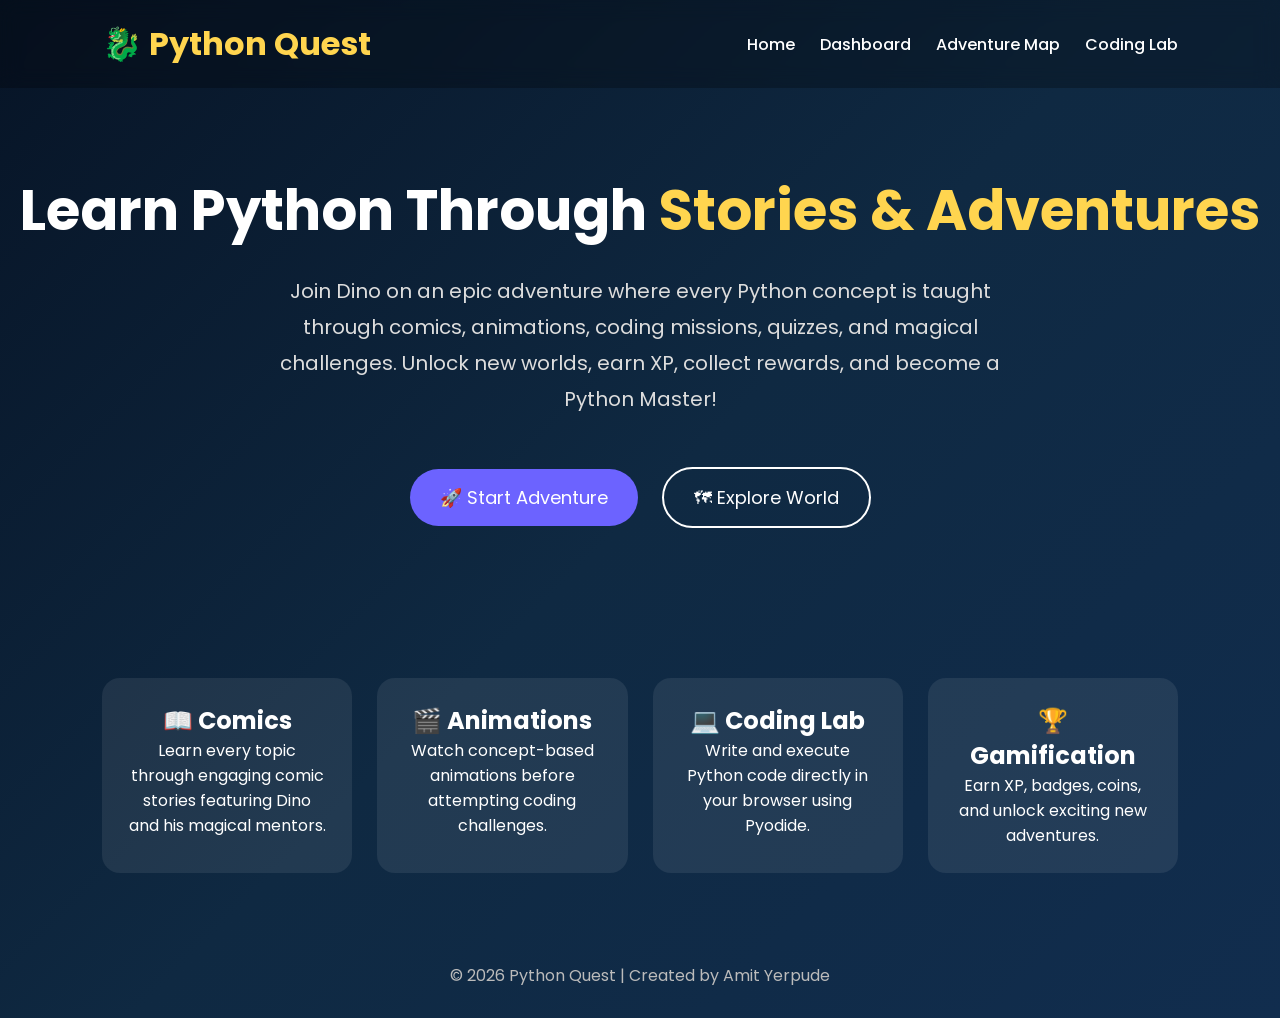
==== index.html @ 16e56836 "Create index.html" ====
<!DOCTYPE html>
<html lang="en">
<head>
    <meta charset="UTF-8">
    <meta name="viewport" content="width=device-width, initial-scale=1.0">
    <title>Python Quest | Learn Python Through Adventures</title>

    <!-- Google Font -->
    <link href="https://fonts.googleapis.com/css2?family=Poppins:wght@300;400;600;700&display=swap" rel="stylesheet">

    <!-- CSS -->
    <link rel="stylesheet" href="css/style.css">

    <style>

        *{
            margin:0;
            padding:0;
            box-sizing:border-box;
        }

        body{

            font-family:'Poppins',sans-serif;

            background:linear-gradient(135deg,#071426,#0f2942,#112d4e);

            color:white;

            min-height:100vh;

        }

        nav{

            display:flex;

            justify-content:space-between;

            align-items:center;

            padding:20px 8%;

            background:rgba(0,0,0,.25);

            backdrop-filter:blur(10px);

        }

        .logo{

            font-size:32px;

            font-weight:700;

            color:#FFD54F;

        }

        nav ul{

            display:flex;

            list-style:none;

            gap:25px;

        }

        nav a{

            color:white;

            text-decoration:none;

            font-weight:500;

        }

        .hero{

            display:flex;

            flex-direction:column;

            justify-content:center;

            align-items:center;

            text-align:center;

            padding:80px 20px;

        }

        .hero h1{

            font-size:56px;

            margin-bottom:20px;

        }

        .hero span{

            color:#FFD54F;

        }

        .hero p{

            max-width:750px;

            font-size:20px;

            line-height:1.8;

            color:#ddd;

        }

        .buttons{

            margin-top:40px;

        }

        .btn{

            display:inline-block;

            padding:15px 30px;

            margin:10px;

            border-radius:50px;

            text-decoration:none;

            font-size:18px;

            transition:.3s;

        }

        .primary{

            background:#6C63FF;

            color:white;

        }

        .primary:hover{

            transform:translateY(-5px);

            background:#574BFF;

        }

        .secondary{

            border:2px solid white;

            color:white;

        }

        .secondary:hover{

            background:white;

            color:#222;

        }

        .features{

            display:grid;

            grid-template-columns:repeat(auto-fit,minmax(250px,1fr));

            gap:25px;

            padding:60px 8%;

        }

        .card{

            background:rgba(255,255,255,.08);

            padding:25px;

            border-radius:18px;

            text-align:center;

            transition:.3s;

        }

        .card:hover{

            transform:translateY(-8px);

        }

        footer{

            padding:30px;

            text-align:center;

            color:#bbb;

        }

        @media(max-width:768px){

            .hero h1{

                font-size:38px;

            }

            nav{

                flex-direction:column;

                gap:15px;

            }

            nav ul{

                flex-wrap:wrap;

                justify-content:center;

            }

        }

    </style>

</head>

<body>

<nav>

<div class="logo">

🐉 Python Quest

</div>

<ul>

<li><a href="#">Home</a></li>

<li><a href="dashboard.html">Dashboard</a></li>

<li><a href="map.html">Adventure Map</a></li>

<li><a href="code.html">Coding Lab</a></li>

</ul>

</nav>

<section class="hero">

<h1>

Learn Python Through <span>Stories & Adventures</span>

</h1>

<p>

Join Dino on an epic adventure where every Python concept is taught through comics, animations, coding missions, quizzes, and magical challenges. Unlock new worlds, earn XP, collect rewards, and become a Python Master!

</p>

<div class="buttons">

<a href="dashboard.html" class="btn primary">

🚀 Start Adventure

</a>

<a href="map.html" class="btn secondary">

🗺 Explore World

</a>

</div>

</section>

<section class="features">

<div class="card">

<h2>📖 Comics</h2>

<p>

Learn every topic through engaging comic stories featuring Dino and his magical mentors.

</p>

</div>

<div class="card">

<h2>🎬 Animations</h2>

<p>

Watch concept-based animations before attempting coding challenges.

</p>

</div>

<div class="card">

<h2>💻 Coding Lab</h2>

<p>

Write and execute Python code directly in your browser using Pyodide.

</p>

</div>

<div class="card">

<h2>🏆 Gamification</h2>

<p>

Earn XP, badges, coins, and unlock exciting new adventures.

</p>

</div>

</section>

<footer>

© 2026 Python Quest | Created by Amit Yerpude

</footer>

</body>

</html>
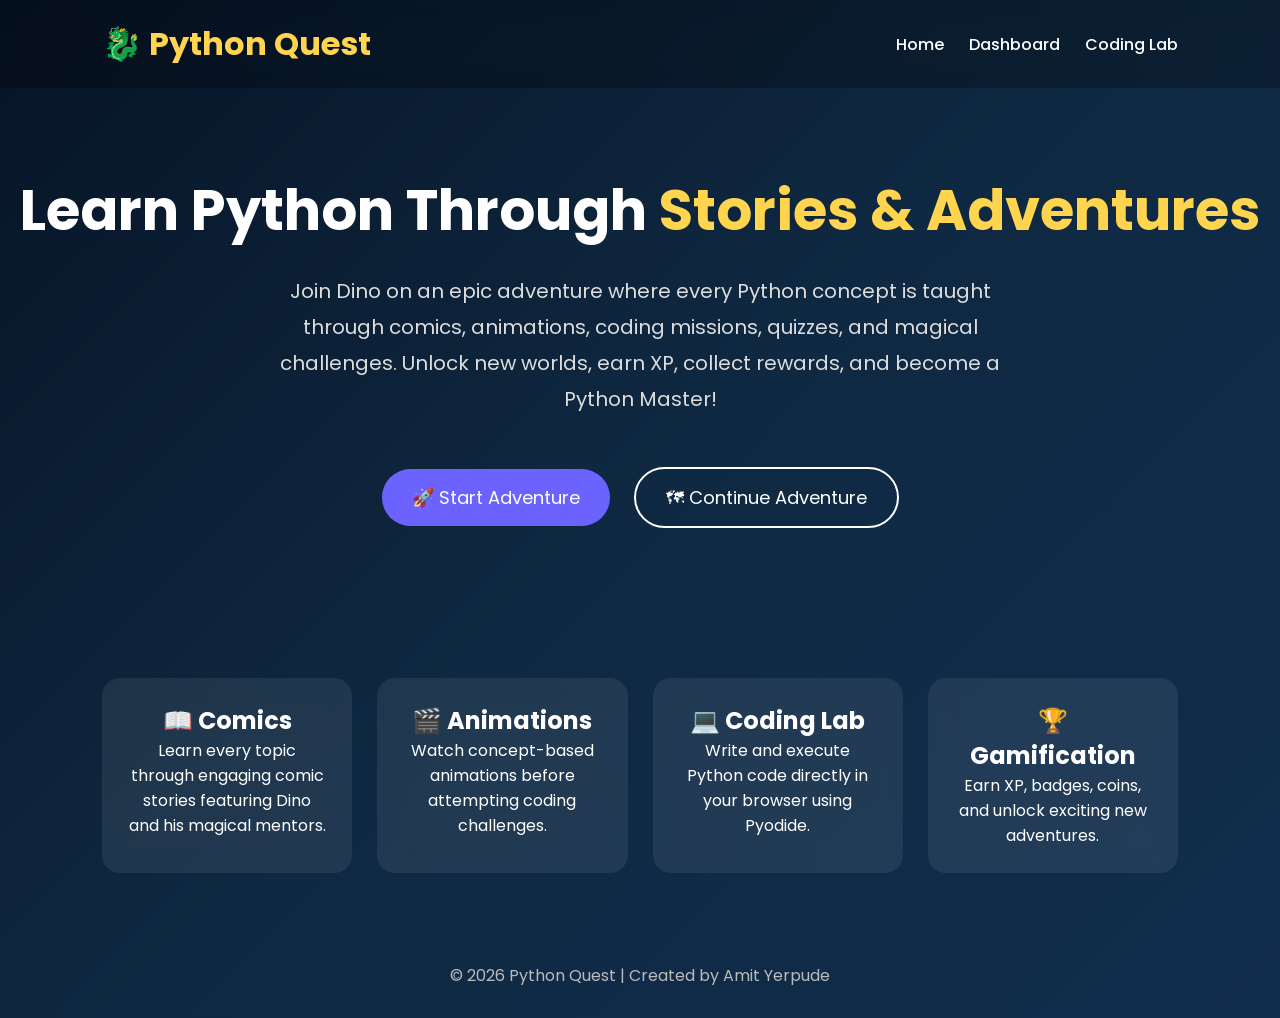
==== commit b7b7da57: "Update index.html" ====
--- a/index.html
+++ b/index.html
@@ -263,8 +263,6 @@
 
 <li><a href="dashboard.html">Dashboard</a></li>
 
-<li><a href="map.html">Adventure Map</a></li>
-
 <li><a href="code.html">Coding Lab</a></li>
 
 </ul>
@@ -293,9 +291,9 @@
 
 </a>
 
-<a href="map.html" class="btn secondary">
-
-🗺 Explore World
+<a href="dashboard.html" class="btn secondary">
+
+🗺 Continue Adventure
 
 </a>
 
--- a/css/style.css
+++ b/css/style.css
@@ -0,0 +1,473 @@
+/*====================================================
+    Python Quest
+    Global Stylesheet
+    Version : 1.0
+====================================================*/
+
+/* Google Font */
+@import url('https://fonts.googleapis.com/css2?family=Poppins:wght@300;400;500;600;700;800&display=swap');
+
+/* Reset */
+
+*{
+    margin:0;
+    padding:0;
+    box-sizing:border-box;
+}
+
+/* Variables */
+
+:root{
+
+    --primary:#6C63FF;
+    --secondary:#FFD54F;
+    --success:#00E676;
+    --danger:#F44336;
+    --warning:#FF9800;
+
+    --bg-dark:#071426;
+    --bg-light:#102B46;
+
+    --card:rgba(255,255,255,.08);
+
+    --text:#ffffff;
+    --text-light:#d9d9d9;
+
+    --radius:18px;
+
+}
+
+/* Body */
+
+body{
+
+    font-family:'Poppins',sans-serif;
+
+    background:linear-gradient(
+        135deg,
+        var(--bg-dark),
+        #0C233D,
+        var(--bg-light)
+    );
+
+    color:var(--text);
+
+    min-height:100vh;
+
+}
+
+/* Links */
+
+a{
+
+    text-decoration:none;
+
+    color:white;
+
+}
+
+/* Images */
+
+img{
+
+    max-width:100%;
+
+    display:block;
+
+}
+
+/* Container */
+
+.container{
+
+    width:90%;
+
+    max-width:1300px;
+
+    margin:auto;
+
+}
+
+/* Header */
+
+header{
+
+    display:flex;
+
+    justify-content:space-between;
+
+    align-items:center;
+
+    padding:20px 6%;
+
+    background:rgba(0,0,0,.25);
+
+    backdrop-filter:blur(12px);
+
+}
+
+/* Logo */
+
+.logo{
+
+    font-size:30px;
+
+    font-weight:700;
+
+    color:var(--secondary);
+
+}
+
+/* Navigation */
+
+nav{
+
+    display:flex;
+
+    gap:25px;
+
+}
+
+nav a{
+
+    transition:.3s;
+
+}
+
+nav a:hover{
+
+    color:var(--secondary);
+
+}
+
+/* Hero */
+
+.hero{
+
+    padding:80px 20px;
+
+    text-align:center;
+
+}
+
+.hero h1{
+
+    font-size:56px;
+
+    margin-bottom:20px;
+
+}
+
+.hero p{
+
+    max-width:850px;
+
+    margin:auto;
+
+    line-height:1.8;
+
+    color:var(--text-light);
+
+}
+
+/* Buttons */
+
+.btn{
+
+    display:inline-block;
+
+    padding:14px 30px;
+
+    border:none;
+
+    border-radius:50px;
+
+    cursor:pointer;
+
+    font-size:17px;
+
+    transition:.3s;
+
+}
+
+.btn-primary{
+
+    background:var(--primary);
+
+    color:white;
+
+}
+
+.btn-primary:hover{
+
+    transform:translateY(-4px);
+
+    background:#5A51F7;
+
+}
+
+.btn-success{
+
+    background:var(--success);
+
+    color:black;
+
+}
+
+.btn-warning{
+
+    background:var(--warning);
+
+    color:white;
+
+}
+
+/* Cards */
+
+.card{
+
+    background:var(--card);
+
+    backdrop-filter:blur(12px);
+
+    border-radius:var(--radius);
+
+    padding:25px;
+
+    transition:.3s;
+
+}
+
+.card:hover{
+
+    transform:translateY(-8px);
+
+}
+
+/* Grid */
+
+.grid{
+
+    display:grid;
+
+    gap:25px;
+
+}
+
+.grid-2{
+
+    grid-template-columns:repeat(auto-fit,minmax(320px,1fr));
+
+}
+
+.grid-3{
+
+    grid-template-columns:repeat(auto-fit,minmax(280px,1fr));
+
+}
+
+.grid-4{
+
+    grid-template-columns:repeat(auto-fit,minmax(230px,1fr));
+
+}
+
+/* Section */
+
+.section{
+
+    padding:70px 0;
+
+}
+
+/* Section Title */
+
+.section-title{
+
+    text-align:center;
+
+    font-size:42px;
+
+    color:var(--secondary);
+
+    margin-bottom:45px;
+
+}
+
+/* Progress Bar */
+
+.progress{
+
+    width:100%;
+
+    height:14px;
+
+    background:#333;
+
+    border-radius:20px;
+
+    overflow:hidden;
+
+}
+
+.progress-bar{
+
+    width:0%;
+
+    height:100%;
+
+    background:linear-gradient(
+        90deg,
+        #00E676,
+        #69F0AE
+    );
+
+    transition:1s;
+
+}
+
+/* Badge */
+
+.badge{
+
+    display:inline-block;
+
+    background:var(--secondary);
+
+    color:black;
+
+    padding:6px 14px;
+
+    border-radius:20px;
+
+    font-size:14px;
+
+    font-weight:600;
+
+}
+
+/* Input */
+
+input,
+textarea,
+select{
+
+    width:100%;
+
+    padding:14px;
+
+    border:none;
+
+    border-radius:10px;
+
+    font-size:16px;
+
+    margin-top:8px;
+
+    margin-bottom:18px;
+
+}
+
+/* Footer */
+
+footer{
+
+    text-align:center;
+
+    padding:35px;
+
+    color:#cfcfcf;
+
+}
+
+/* Fade Animation */
+
+.fade{
+
+    animation:fade 1s ease;
+
+}
+
+@keyframes fade{
+
+    from{
+
+        opacity:0;
+
+        transform:translateY(20px);
+
+    }
+
+    to{
+
+        opacity:1;
+
+        transform:translateY(0);
+
+    }
+
+}
+
+/* Floating Animation */
+
+.float{
+
+    animation:float 3s ease-in-out infinite;
+
+}
+
+@keyframes float{
+
+    0%{
+
+        transform:translateY(0);
+
+    }
+
+    50%{
+
+        transform:translateY(-10px);
+
+    }
+
+    100%{
+
+        transform:translateY(0);
+
+    }
+
+}
+
+/* Responsive */
+
+@media(max-width:768px){
+
+header{
+
+    flex-direction:column;
+
+    gap:18px;
+
+}
+
+nav{
+
+    flex-wrap:wrap;
+
+    justify-content:center;
+
+}
+
+.hero h1{
+
+    font-size:38px;
+
+}
+
+.section-title{
+
+    font-size:30px;
+
+}
+
+}
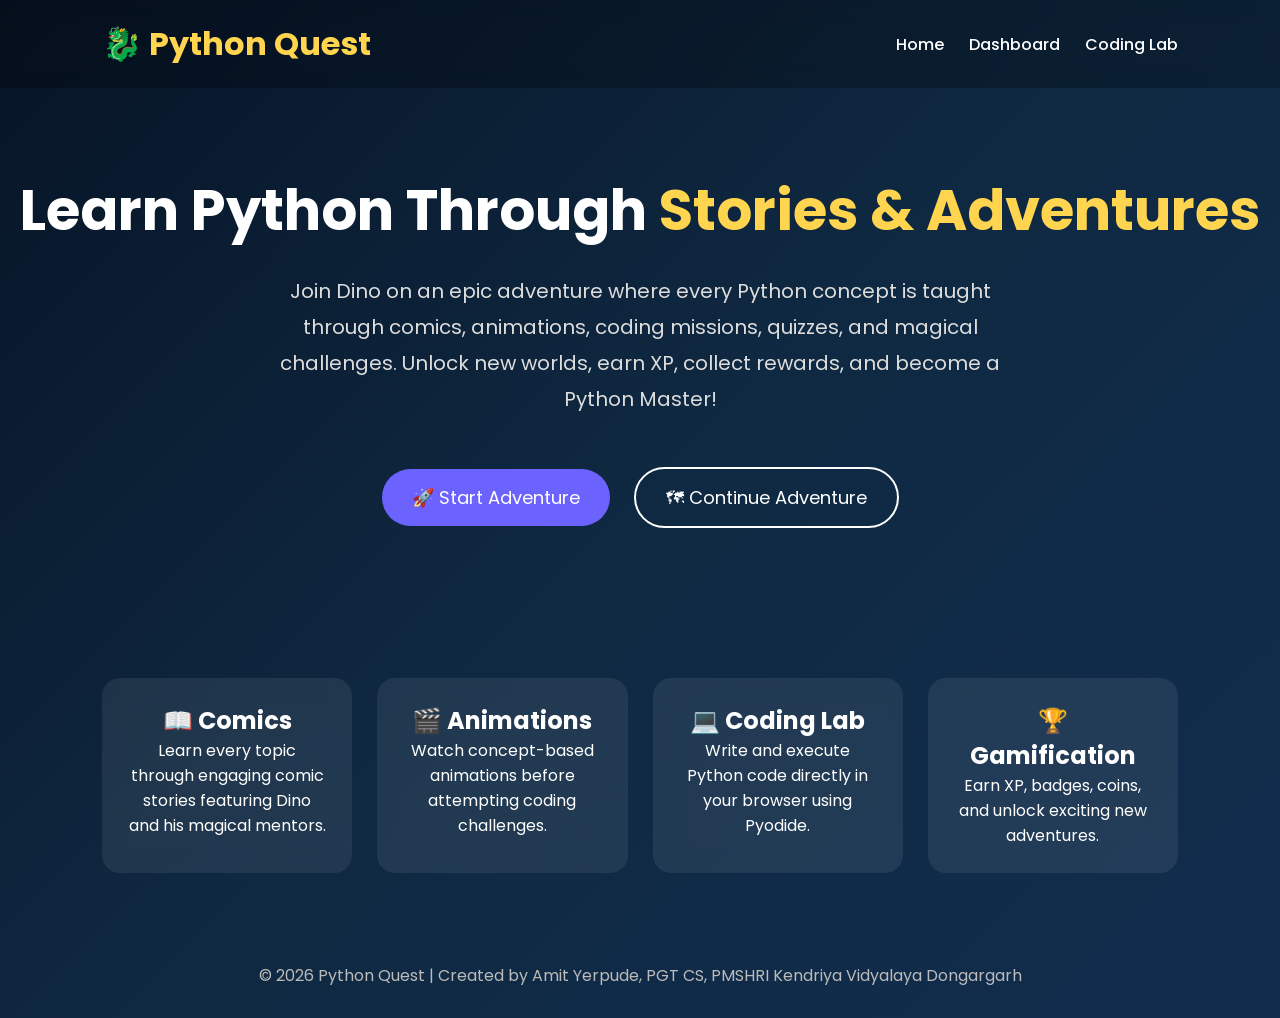
==== commit 06f1ee67: "Update index.html" ====
--- a/index.html
+++ b/index.html
@@ -355,7 +355,7 @@
 
 <footer>
 
-© 2026 Python Quest | Created by Amit Yerpude
+© 2026 Python Quest | Created by Amit Yerpude, PGT CS, PMSHRI Kendriya Vidyalaya Dongargarh
 
 </footer>
 
